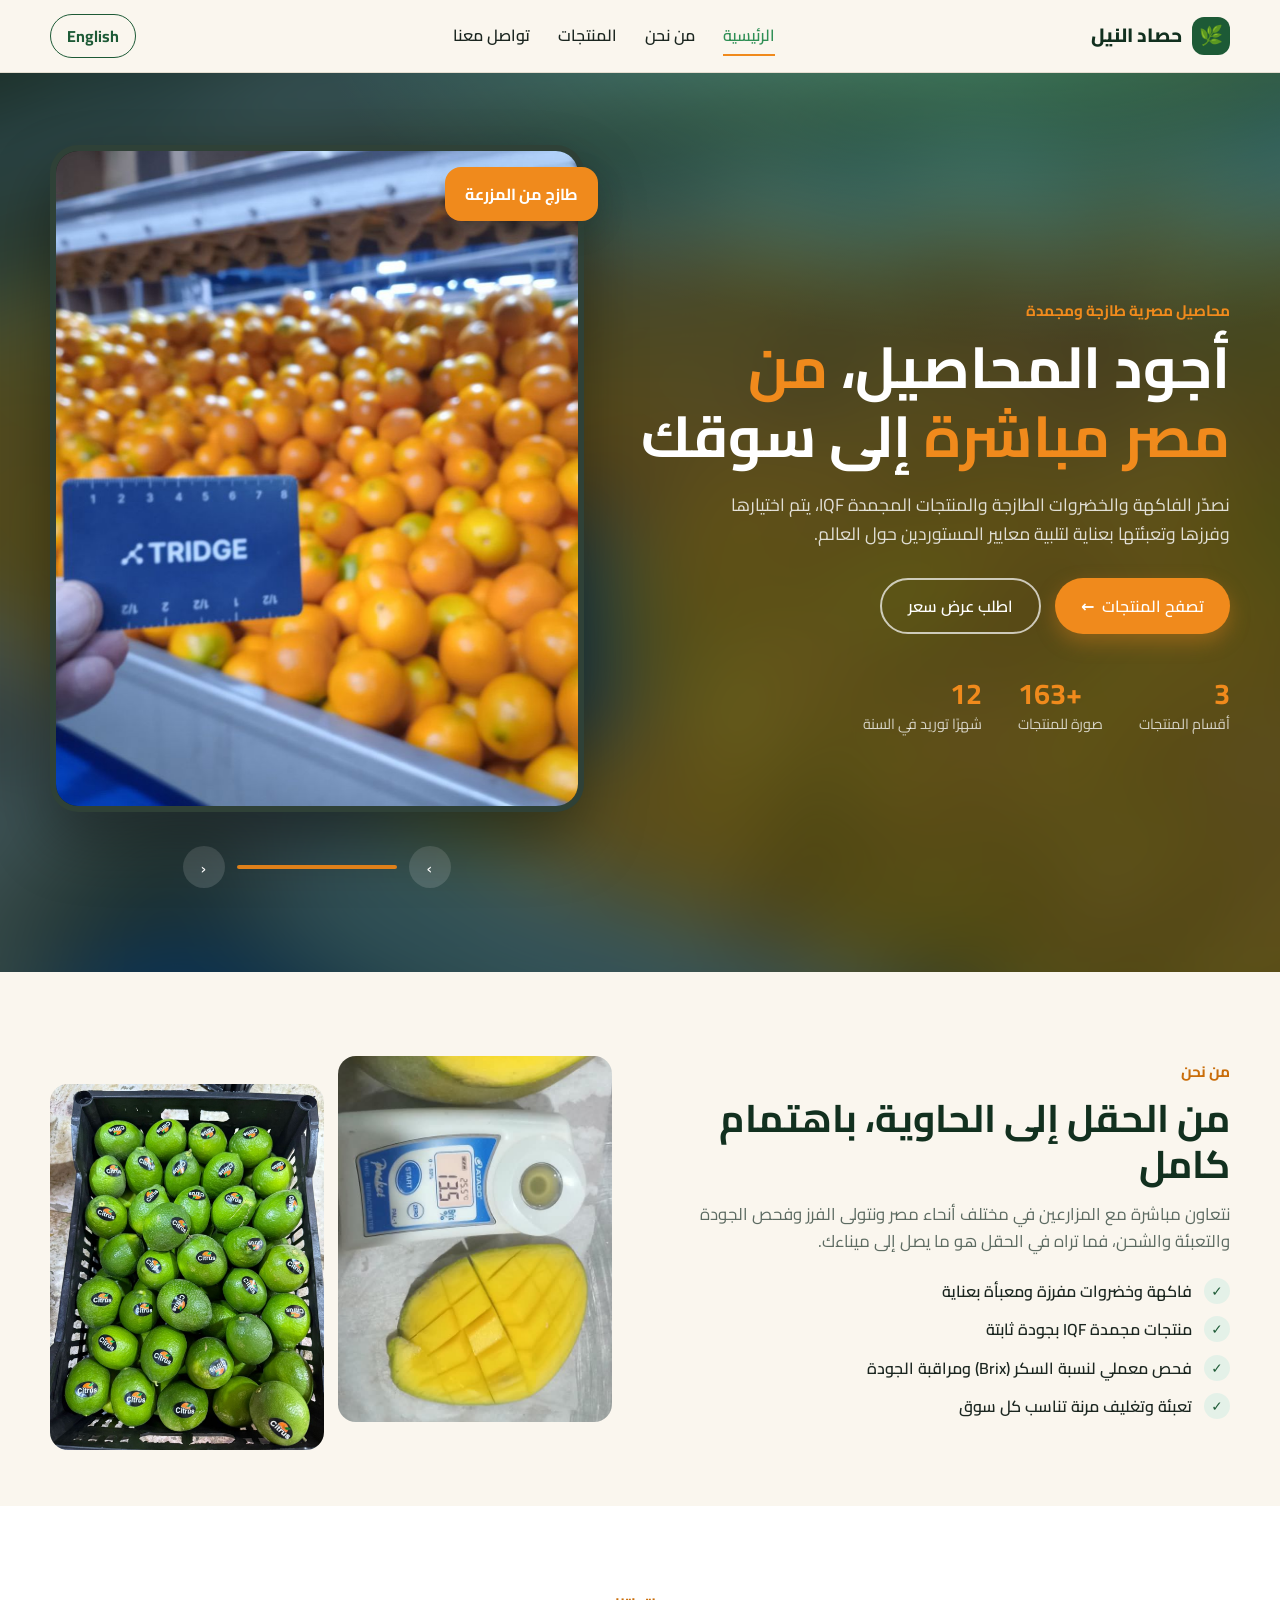
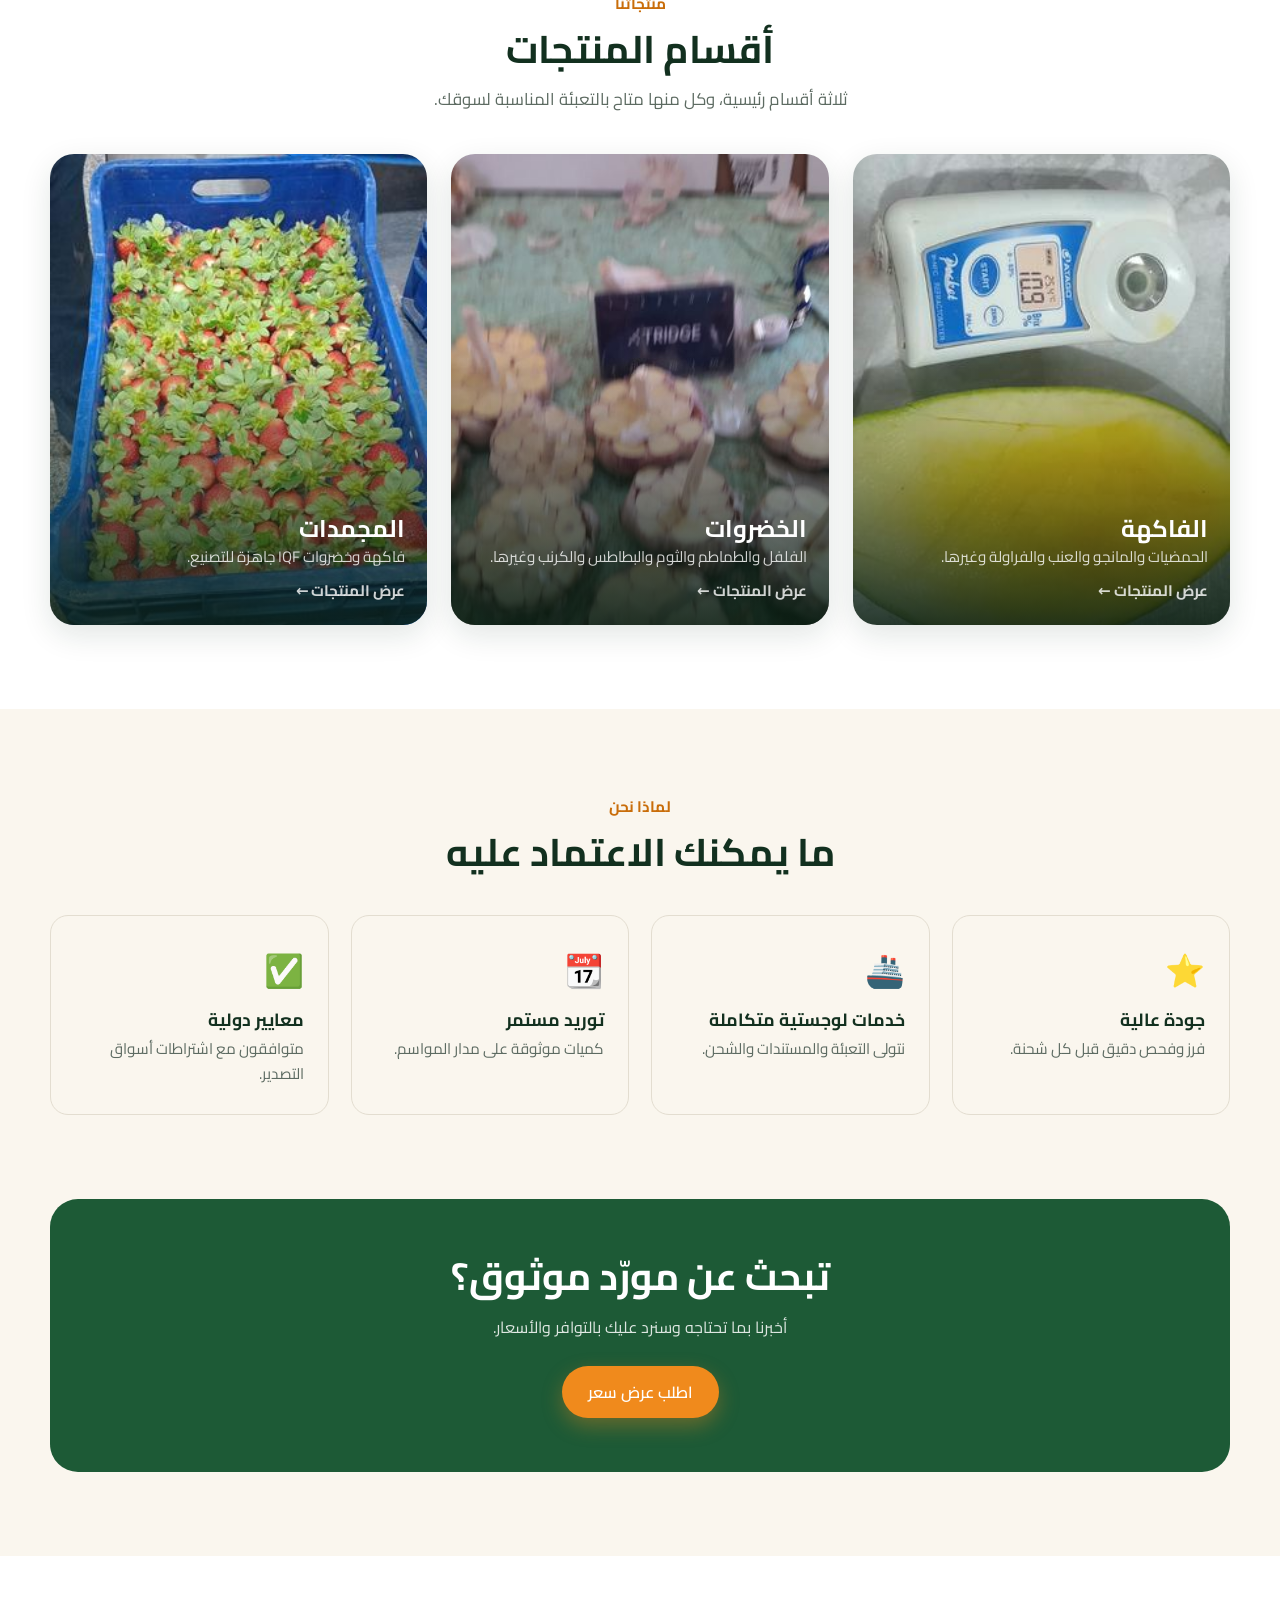
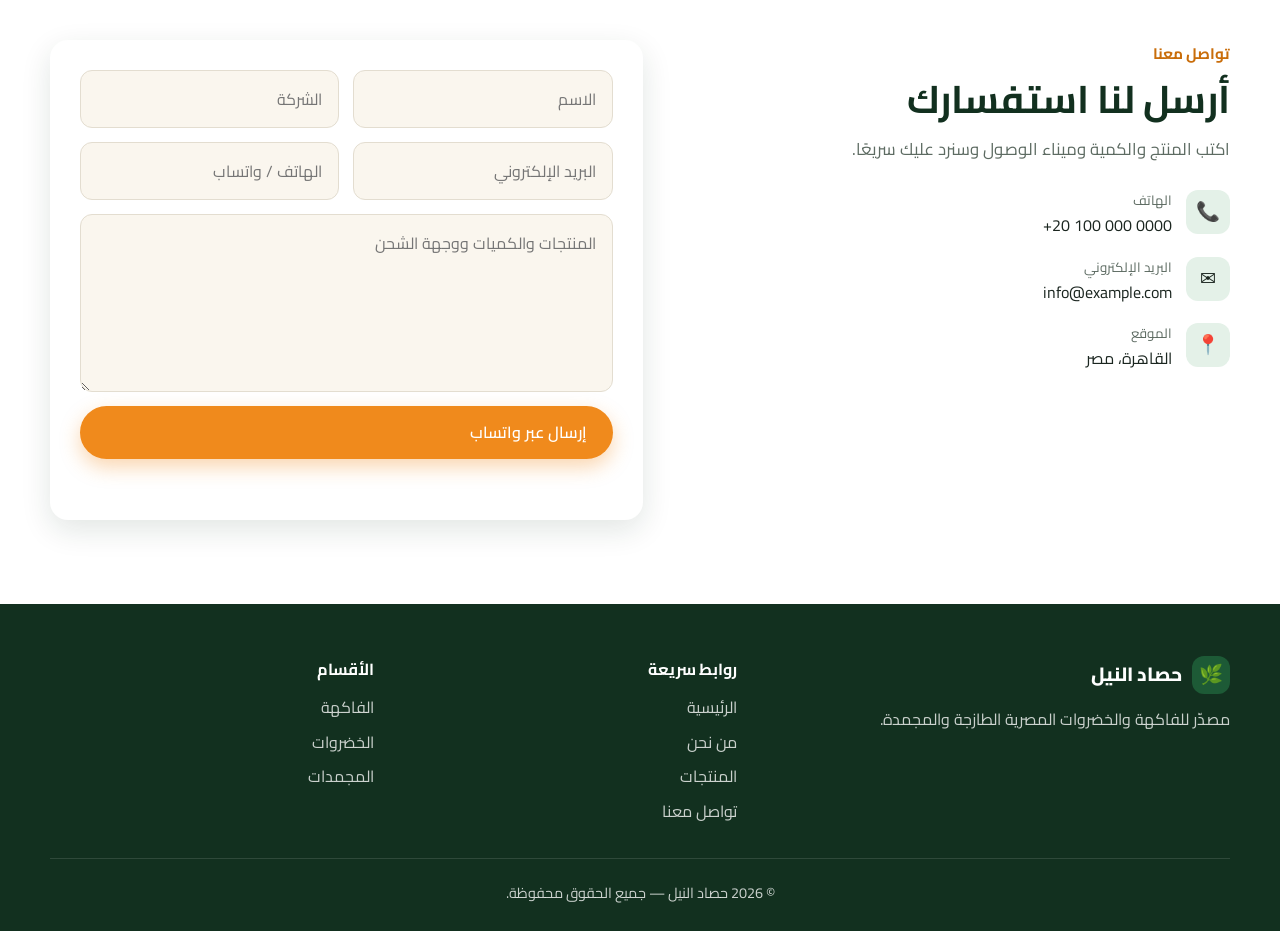
==== index.html @ b9287dac "init" ====
<!doctype html>
<html lang="ar" dir="rtl">
<head>
  <meta charset="utf-8">
  <meta name="viewport" content="width=device-width, initial-scale=1">
  <title>حصاد النيل</title>
  <meta name="description" content="Egyptian fresh and frozen fruits and vegetables exporter — مصدّر فاكهة وخضروات مصرية طازجة ومجمدة">
  <link rel="preconnect" href="https://fonts.googleapis.com">
  <link rel="preconnect" href="https://fonts.gstatic.com" crossorigin>
  <link href="https://fonts.googleapis.com/css2?family=Cairo:wght@400;600;700;800&family=Poppins:wght@400;500;600;700&display=swap" rel="stylesheet">
  <link rel="stylesheet" href="css/style.css">
</head>
<body data-title="nav.home">

<header class="site-header">
  <div class="container nav">
    <a href="index.html" class="brand"><span class="brand-mark">🌿</span><span data-i18n="brand"></span></a>
    <nav class="nav-links">
      <a href="index.html" class="active" data-i18n="nav.home"></a>
      <a href="index.html#about" data-i18n="nav.about"></a>
      <a href="products.html" data-i18n="nav.products"></a>
      <a href="index.html#contact" data-i18n="nav.contact"></a>
    </nav>
    <div class="nav-actions">
      <button class="lang-btn" data-i18n="lang.switch"></button>
      <button class="menu-btn" aria-label="Menu">☰</button>
    </div>
  </div>
</header>

<section class="hero">
  <div class="hero-bg"></div>
  <div class="container hero-inner">
    <div>
      <span class="eyebrow" style="color:var(--orange)" data-i18n="hero.eyebrow"></span>
      <h1 data-i18n-html="hero.title"></h1>
      <p data-i18n="hero.text"></p>
      <div class="hero-cta">
        <a class="btn btn-primary" href="products.html"><span data-i18n="hero.cta1"></span> <span class="flip">→</span></a>
        <a class="btn btn-ghost" href="#contact" data-i18n="hero.cta2"></a>
      </div>
      <div class="hero-stats">
        <div><b>3</b><span data-i18n="stat.1"></span></div>
        <div><b id="stat-photos" dir="ltr">160+</b><span data-i18n="stat.2"></span></div>
        <div><b>12</b><span data-i18n="stat.3"></span></div>
      </div>
    </div>
    <div class="slider">
      <div class="slider-frame"></div>
      <div class="slider-badge" data-i18n="slider.badge"></div>
      <div class="slider-controls">
        <button class="slider-prev" aria-label="Previous"><span class="flip">‹</span></button>
        <div class="slider-progress"><i></i></div>
        <button class="slider-next" aria-label="Next"><span class="flip">›</span></button>
      </div>
    </div>
  </div>
</section>

<section class="section" id="about">
  <div class="container about-grid">
    <div>
      <span class="eyebrow" data-i18n="about.eyebrow"></span>
      <h2 data-i18n="about.title"></h2>
      <p class="lead" data-i18n="about.text"></p>
      <ul class="checks">
        <li data-i18n="about.l1"></li>
        <li data-i18n="about.l2"></li>
        <li data-i18n="about.l3"></li>
        <li data-i18n="about.l4"></li>
      </ul>
    </div>
    <div class="about-photos"><img alt="" loading="lazy"><img alt="" loading="lazy"></div>
  </div>
</section>

<section class="section bg-white">
  <div class="container">
    <div class="section-head center">
      <span class="eyebrow" data-i18n="cat.eyebrow"></span>
      <h2 data-i18n="cat.title"></h2>
      <p class="lead" data-i18n="cat.text"></p>
    </div>
    <div class="cat-grid"></div>
  </div>
</section>

<section class="section">
  <div class="container">
    <div class="section-head center">
      <span class="eyebrow" data-i18n="why.eyebrow"></span>
      <h2 data-i18n="why.title"></h2>
    </div>
    <div class="features">
      <div class="feature"><div class="ico">⭐</div><h3 data-i18n="why.1"></h3><p data-i18n="why.1d"></p></div>
      <div class="feature"><div class="ico">🚢</div><h3 data-i18n="why.2"></h3><p data-i18n="why.2d"></p></div>
      <div class="feature"><div class="ico">📆</div><h3 data-i18n="why.3"></h3><p data-i18n="why.3d"></p></div>
      <div class="feature"><div class="ico">✅</div><h3 data-i18n="why.4"></h3><p data-i18n="why.4d"></p></div>
    </div>
  </div>
</section>

<section class="section" style="padding-top:0">
  <div class="container">
    <div class="cta-band">
      <h2 data-i18n="cta.title"></h2>
      <p data-i18n="cta.text"></p>
      <a class="btn btn-primary" href="#contact" data-i18n="hero.cta2"></a>
    </div>
  </div>
</section>

<section class="section bg-white" id="contact">
  <div class="container contact-grid">
    <div>
      <span class="eyebrow" data-i18n="contact.eyebrow"></span>
      <h2 data-i18n="contact.title"></h2>
      <p class="lead" data-i18n="contact.text"></p>
      <ul class="contact-list">
        <li><span class="ci">📞</span><div><small data-i18n="contact.phone"></small><a data-phone dir="ltr"></a></div></li>
        <li><span class="ci">✉️</span><div><small data-i18n="contact.email"></small><a data-email></a></div></li>
        <li><span class="ci">📍</span><div><small data-i18n="contact.location"></small><span data-i18n="contact.loc.v"></span></div></li>
      </ul>
    </div>
    <form class="form" id="contact-form">
      <div class="row">
        <input name="name" required data-i18n-ph="form.name">
        <input name="company" data-i18n-ph="form.company">
      </div>
      <div class="row">
        <input name="email" type="email" data-i18n-ph="form.email">
        <input name="phone" data-i18n-ph="form.phone">
      </div>
      <textarea name="msg" rows="5" required data-i18n-ph="form.msg"></textarea>
      <button class="btn btn-primary" type="submit" data-i18n="form.send"></button>
      <div class="form-note"></div>
    </form>
  </div>
</section>

<footer class="site-footer">
  <div class="container">
    <div class="footer-grid">
      <div>
        <div class="brand"><span class="brand-mark">🌿</span><span data-i18n="brand"></span></div>
        <p data-i18n="footer.about"></p>
      </div>
      <div>
        <h4 data-i18n="footer.links"></h4>
        <ul>
          <li><a href="index.html" data-i18n="nav.home"></a></li>
          <li><a href="index.html#about" data-i18n="nav.about"></a></li>
          <li><a href="products.html" data-i18n="nav.products"></a></li>
          <li><a href="index.html#contact" data-i18n="nav.contact"></a></li>
        </ul>
      </div>
      <div>
        <h4 data-i18n="footer.cats"></h4>
        <ul>
          <li><a href="products.html#fruits" data-i18n="cat.fruits"></a></li>
          <li><a href="products.html#vegetables" data-i18n="cat.vegetables"></a></li>
          <li><a href="products.html#frozen" data-i18n="cat.frozen"></a></li>
        </ul>
      </div>
    </div>
    <p class="copy">© <span data-year></span> <span data-i18n="brand"></span> — <span data-i18n="footer.rights"></span></p>
  </div>
</footer>

<script src="js/data.js"></script>
<script src="js/main.js"></script>
</body>
</html>
---- css/style.css ----
:root {
  --green-900: #12301f;
  --green-700: #1d5a36;
  --green-500: #2f8f55;
  --green-100: #e4f1e8;
  --orange: #f08a1c;
  --orange-dark: #c96d0a;
  --cream: #faf6ee;
  --ink: #1b2620;
  --muted: #5d6b62;
  --line: #e3ddd0;
  --white: #fff;
  --radius: 18px;
  --shadow: 0 10px 30px rgba(18, 48, 31, .12);
  --font-ar: 'Cairo', system-ui, sans-serif;
  --font-en: 'Poppins', 'Cairo', system-ui, sans-serif;
}

* { box-sizing: border-box; margin: 0; padding: 0; }
html { scroll-behavior: smooth; }
body {
  font-family: var(--font-en);
  background: var(--cream);
  color: var(--ink);
  line-height: 1.65;
  -webkit-font-smoothing: antialiased;
}
html[lang="ar"] body, html[lang="ar"] button, html[lang="ar"] input, html[lang="ar"] textarea { font-family: var(--font-ar); }
img { display: block; max-width: 100%; }
a { color: inherit; text-decoration: none; }
button { font: inherit; cursor: pointer; border: 0; background: none; color: inherit; }
.container { width: min(1180px, 100% - 32px); margin-inline: auto; }
.section { padding: 84px 0; }
.eyebrow {
  display: inline-block; color: var(--orange-dark); font-weight: 700; font-size: .85rem;
  letter-spacing: .08em; text-transform: uppercase; margin-bottom: 10px;
}
html[lang="ar"] .eyebrow { letter-spacing: 0; font-size: .95rem; }
h1, h2, h3 { line-height: 1.2; color: var(--green-900); }
h2 { font-size: clamp(1.7rem, 3.2vw, 2.4rem); margin-bottom: 14px; }
.lead { color: var(--muted); font-size: 1.05rem; max-width: 60ch; }
.section-head { margin-bottom: 40px; }
.section-head.center { text-align: center; }
.section-head.center .lead { margin-inline: auto; }

.btn {
  display: inline-flex; align-items: center; gap: 8px; padding: 13px 26px; border-radius: 999px;
  font-weight: 600; transition: transform .2s, background .2s, box-shadow .2s;
}
.btn:hover { transform: translateY(-2px); }
.btn-primary { background: var(--orange); color: #fff; box-shadow: 0 8px 20px rgba(240, 138, 28, .35); }
.btn-primary:hover { background: var(--orange-dark); }
.btn-ghost { border: 2px solid rgba(255, 255, 255, .7); color: #fff; }
.btn-ghost:hover { background: rgba(255, 255, 255, .12); }
.btn-dark { background: var(--green-700); color: #fff; }
.btn-dark:hover { background: var(--green-900); }

/* Header */
.site-header {
  position: sticky; top: 0; z-index: 50; background: rgba(250, 246, 238, .92);
  backdrop-filter: blur(10px); border-bottom: 1px solid var(--line);
}
.nav { display: flex; align-items: center; justify-content: space-between; height: 72px; gap: 16px; }
.brand { display: flex; align-items: center; gap: 10px; font-weight: 800; font-size: 1.2rem; color: var(--green-900); }
.brand-mark {
  width: 38px; height: 38px; border-radius: 12px; background: var(--green-700); color: #fff;
  display: grid; place-items: center; font-size: 1.2rem;
}
.nav-links { display: flex; gap: 28px; font-weight: 600; }
.nav-links a { padding: 6px 0; border-bottom: 2px solid transparent; transition: color .2s, border-color .2s; }
.nav-links a:hover, .nav-links a.active { color: var(--green-500); border-color: var(--orange); }
.nav-actions { display: flex; align-items: center; gap: 10px; }
.lang-btn {
  padding: 8px 16px; border: 1.5px solid var(--green-700); border-radius: 999px; font-weight: 700;
  color: var(--green-700); transition: all .2s;
}
.lang-btn:hover { background: var(--green-700); color: #fff; }
.menu-btn { display: none; width: 42px; height: 42px; border-radius: 12px; border: 1.5px solid var(--line); font-size: 1.3rem; }

/* Hero */
.hero {
  position: relative; overflow: hidden; color: #fff;
  background: radial-gradient(1200px 600px at 80% -10%, #2f8f55 0%, transparent 60%), var(--green-900);
}
.hero-bg {
  position: absolute; inset: 0; background-size: cover; background-position: center;
  filter: blur(40px) saturate(1.2); opacity: .35; transform: scale(1.2); transition: background-image .8s;
}
.hero-inner {
  position: relative; display: grid; grid-template-columns: 1.05fr .95fr; gap: 56px;
  align-items: center; padding: 72px 0 84px;
}
.hero h1 { color: #fff; font-size: clamp(2.2rem, 5vw, 3.6rem); margin-bottom: 18px; }
.hero h1 em { font-style: normal; color: var(--orange); }
.hero p { color: rgba(255, 255, 255, .82); font-size: 1.1rem; max-width: 52ch; margin-bottom: 30px; }
.hero-cta { display: flex; flex-wrap: wrap; gap: 14px; }
.hero-stats { display: flex; gap: 36px; margin-top: 44px; }
.hero-stats b { display: block; font-size: 1.8rem; color: var(--orange); line-height: 1.1; }
.hero-stats span { font-size: .9rem; color: rgba(255, 255, 255, .75); }

.slider { position: relative; }
.slider-frame {
  position: relative; aspect-ratio: 4 / 5; border-radius: 28px; overflow: hidden;
  box-shadow: 0 30px 60px rgba(0, 0, 0, .35); border: 6px solid rgba(255, 255, 255, .14); background: #0d2216;
}
.slide { position: absolute; inset: 0; opacity: 0; transition: opacity 1s ease; }
.slide.on { opacity: 1; }
.slide img { width: 100%; height: 100%; object-fit: cover; }
.slide.on img { animation: zoom 7s ease-out forwards; }
@keyframes zoom { from { transform: scale(1); } to { transform: scale(1.07); } }
.slider-badge {
  position: absolute; top: 22px; inset-inline-start: -14px; background: var(--orange); color: #fff;
  padding: 14px 20px; border-radius: 16px; font-weight: 700; box-shadow: var(--shadow); z-index: 2;
}
.slider-controls { display: flex; justify-content: center; gap: 12px; margin-top: 34px; }
.slider-controls button {
  width: 42px; height: 42px; border-radius: 50%; background: rgba(255, 255, 255, .14); font-size: 1.1rem;
  transition: background .2s;
}
.slider-controls button:hover { background: var(--orange); }
.slider-progress { flex: 1; align-self: center; height: 4px; background: rgba(255, 255, 255, .18); border-radius: 4px; overflow: hidden; max-width: 160px; }
.slider-progress i { display: block; height: 100%; width: 0; background: var(--orange); }
.slider-progress i.run { animation: bar var(--dur, 4500ms) linear forwards; }
@keyframes bar { to { width: 100%; } }

/* About */
.about-grid { display: grid; grid-template-columns: 1fr 1fr; gap: 56px; align-items: center; }
.about-photos { display: grid; grid-template-columns: 1fr 1fr; gap: 14px; }
.about-photos img { width: 100%; height: 100%; object-fit: cover; border-radius: var(--radius); aspect-ratio: 3 / 4; }
.about-photos img:nth-child(2) { transform: translateY(28px); }
.checks { list-style: none; margin-top: 22px; display: grid; gap: 12px; }
.checks li { display: flex; gap: 12px; align-items: flex-start; font-weight: 600; }
.checks li::before {
  content: '✓'; flex: none; width: 26px; height: 26px; border-radius: 50%; background: var(--green-100);
  color: var(--green-700); display: grid; place-items: center; font-size: .85rem;
}

/* Categories */
.cat-grid { display: grid; grid-template-columns: repeat(3, 1fr); gap: 24px; }
.cat-card {
  position: relative; border-radius: 24px; overflow: hidden; aspect-ratio: 4 / 5; color: #fff;
  box-shadow: var(--shadow); display: block;
}
.cat-card img { width: 100%; height: 100%; object-fit: cover; transition: transform .6s; }
.cat-card:hover img { transform: scale(1.08); }
.cat-card::after { content: ''; position: absolute; inset: 0; background: linear-gradient(to top, rgba(10, 30, 18, .88), transparent 60%); }
.cat-info { position: absolute; z-index: 1; inset-inline: 22px; bottom: 22px; }
.cat-info h3 { color: #fff; font-size: 1.5rem; }
.cat-info span { color: rgba(255, 255, 255, .8); font-size: .95rem; }
.cat-info .arrow { display: inline-block; margin-top: 8px; color: var(--orange); font-weight: 700; }

/* Features */
.bg-white { background: var(--white); }
.features { display: grid; grid-template-columns: repeat(4, 1fr); gap: 22px; }
.feature { padding: 28px 24px; border: 1px solid var(--line); border-radius: var(--radius); background: var(--cream); transition: transform .25s, box-shadow .25s; }
.feature:hover { transform: translateY(-5px); box-shadow: var(--shadow); }
.feature .ico { font-size: 2rem; margin-bottom: 12px; }
.feature h3 { font-size: 1.1rem; margin-bottom: 6px; }
.feature p { color: var(--muted); font-size: .95rem; }

/* CTA band */
.cta-band { background: var(--green-700); color: #fff; border-radius: 28px; padding: 54px 40px; text-align: center; }
.cta-band h2 { color: #fff; }
.cta-band p { color: rgba(255, 255, 255, .85); margin-bottom: 26px; }

/* Contact */
.contact-grid { display: grid; grid-template-columns: 1fr 1.1fr; gap: 48px; }
.contact-list { list-style: none; display: grid; gap: 18px; margin-top: 26px; }
.contact-list li { display: flex; gap: 14px; align-items: flex-start; }
.contact-list .ci { width: 44px; height: 44px; flex: none; border-radius: 12px; background: var(--green-100); display: grid; place-items: center; font-size: 1.2rem; }
.contact-list small { display: block; color: var(--muted); }
.form { background: var(--white); padding: 30px; border-radius: var(--radius); box-shadow: var(--shadow); display: grid; gap: 14px; }
.form input, .form textarea {
  width: 100%; padding: 13px 16px; border: 1.5px solid var(--line); border-radius: 12px; background: var(--cream); font-size: 1rem;
}
.form input:focus, .form textarea:focus { outline: 0; border-color: var(--green-500); }
.form .row { display: grid; grid-template-columns: 1fr 1fr; gap: 14px; }
.form-note { font-size: .9rem; color: var(--green-700); font-weight: 600; min-height: 1.2em; }

/* Footer */
.site-footer { background: var(--green-900); color: rgba(255, 255, 255, .78); padding: 52px 0 26px; }
.footer-grid { display: grid; grid-template-columns: 1.4fr 1fr 1fr; gap: 40px; padding-bottom: 34px; border-bottom: 1px solid rgba(255, 255, 255, .12); }
.site-footer .brand { color: #fff; margin-bottom: 12px; }
.site-footer h4 { color: #fff; margin-bottom: 12px; }
.site-footer ul { list-style: none; display: grid; gap: 8px; }
.site-footer a:hover { color: var(--orange); }
.copy { text-align: center; padding-top: 22px; font-size: .9rem; }

/* Products page */
.page-hero { background: var(--green-900); color: #fff; padding: 56px 0 48px; }
.page-hero h1 { color: #fff; font-size: clamp(2rem, 4vw, 2.8rem); }
.page-hero p { color: rgba(255, 255, 255, .8); margin-top: 8px; }
.filters { position: sticky; top: 72px; z-index: 20; background: var(--cream); border-bottom: 1px solid var(--line); }
.filters-inner { display: flex; gap: 10px; flex-wrap: wrap; padding: 16px 0; }
.chip {
  padding: 10px 20px; border-radius: 999px; border: 1.5px solid var(--line); background: var(--white);
  font-weight: 700; transition: all .2s; display: inline-flex; gap: 8px; align-items: center;
}
.chip small { background: var(--green-100); color: var(--green-700); border-radius: 999px; padding: 0 8px; font-weight: 700; }
.chip:hover { border-color: var(--green-500); }
.chip.active { background: var(--green-700); border-color: var(--green-700); color: #fff; }
.chip.active small { background: rgba(255, 255, 255, .2); color: #fff; }
.cat-section { padding: 44px 0 10px; scroll-margin-top: 140px; }
.cat-section-head { display: flex; align-items: baseline; gap: 14px; margin-bottom: 22px; }
.cat-section-head p { color: var(--muted); }
.p-grid { columns: 4 240px; column-gap: 16px; }
.p-item {
  break-inside: avoid; margin-bottom: 16px; border-radius: 16px; overflow: hidden; position: relative;
  cursor: zoom-in; background: #ddd; box-shadow: 0 4px 14px rgba(0, 0, 0, .08);
}
.p-item img { width: 100%; height: auto; transition: transform .5s; }
.p-item:hover img { transform: scale(1.05); }
.p-item::after {
  content: '⤢'; position: absolute; top: 10px; inset-inline-end: 10px; width: 34px; height: 34px; border-radius: 50%;
  background: rgba(255, 255, 255, .9); display: grid; place-items: center; opacity: 0; transition: opacity .2s;
}
.p-item:hover::after { opacity: 1; }
.more-wrap { text-align: center; padding: 20px 0 30px; }

.lightbox {
  position: fixed; inset: 0; z-index: 100; background: rgba(8, 20, 13, .94); display: none;
  align-items: center; justify-content: center; padding: 24px;
}
.lightbox.open { display: flex; }
.lightbox img { max-height: 88vh; max-width: min(92vw, 1100px); border-radius: 12px; object-fit: contain; }
.lb-btn {
  position: absolute; width: 48px; height: 48px; border-radius: 50%; background: rgba(255, 255, 255, .15);
  color: #fff; font-size: 1.4rem; display: grid; place-items: center; transition: background .2s;
}
.lb-btn:hover { background: var(--orange); }
.lb-close { top: 20px; inset-inline-end: 20px; }
.lb-prev { inset-inline-start: 20px; top: 50%; }
.lb-next { inset-inline-end: 20px; top: 50%; }
.lb-count { position: absolute; bottom: 18px; color: rgba(255, 255, 255, .8); font-size: .95rem; }

/* RTL tweaks */
html[dir="rtl"] .lb-prev, html[dir="rtl"] .lb-next, html[dir="rtl"] .arrow-flip { }
html[dir="rtl"] .flip { display: inline-block; transform: scaleX(-1); }

@media (max-width: 960px) {
  .hero-inner, .about-grid, .contact-grid { grid-template-columns: 1fr; gap: 40px; }
  .slider { max-width: 420px; margin-inline: auto; width: 100%; }
  .cat-grid { grid-template-columns: 1fr; }
  .cat-card { aspect-ratio: 16 / 10; }
  .features { grid-template-columns: repeat(2, 1fr); }
  .footer-grid { grid-template-columns: 1fr; }
}
@media (max-width: 760px) {
  .menu-btn { display: block; }
  .nav-links {
    display: none; position: absolute; top: 72px; inset-inline: 0; background: var(--cream); flex-direction: column;
    padding: 18px 24px; gap: 14px; border-bottom: 1px solid var(--line);
  }
  .nav-links.open { display: flex; }
  .section { padding: 56px 0; }
  .features { grid-template-columns: 1fr; }
  .form .row { grid-template-columns: 1fr; }
  .hero-stats { gap: 22px; }
  .filters { top: 72px; }
  .filters-inner { flex-wrap: nowrap; overflow-x: auto; }
  .chip { white-space: nowrap; }
}
@media (prefers-reduced-motion: reduce) {
  * { animation: none !important; transition: none !important; }
}
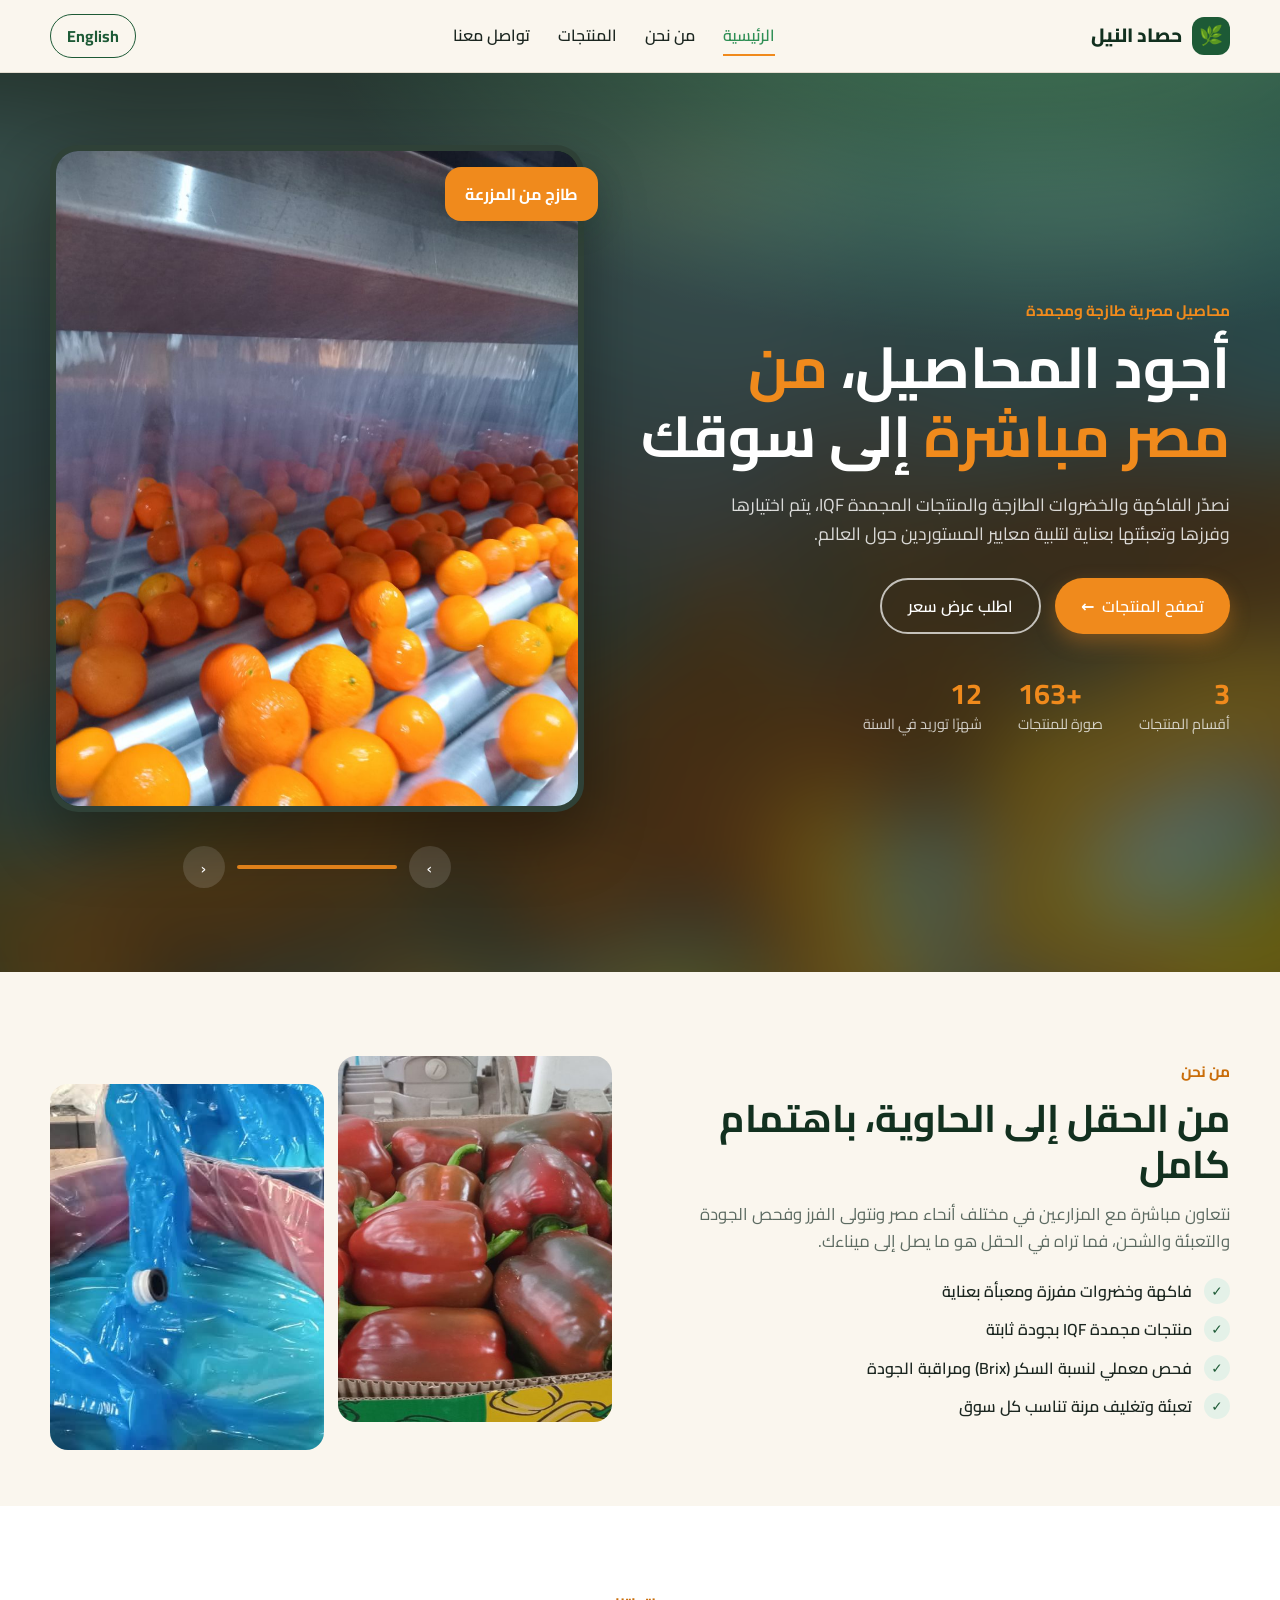
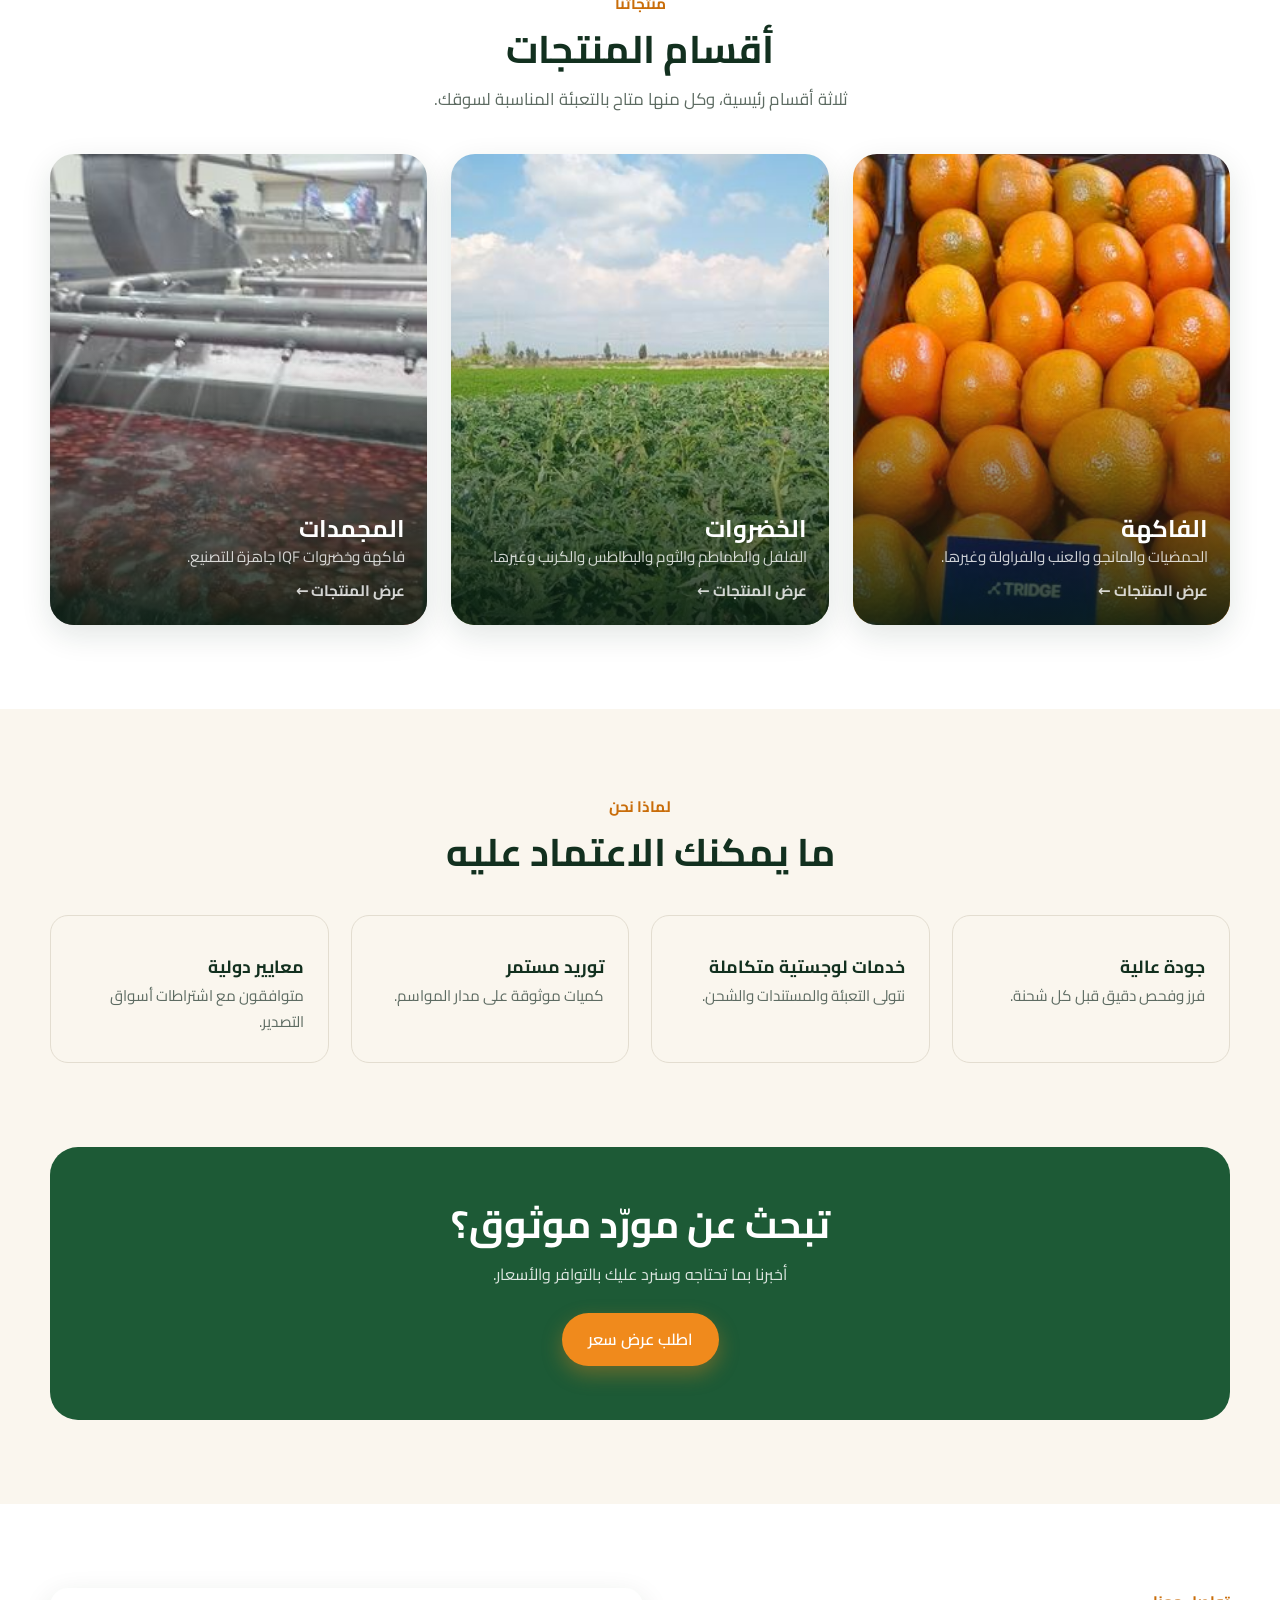
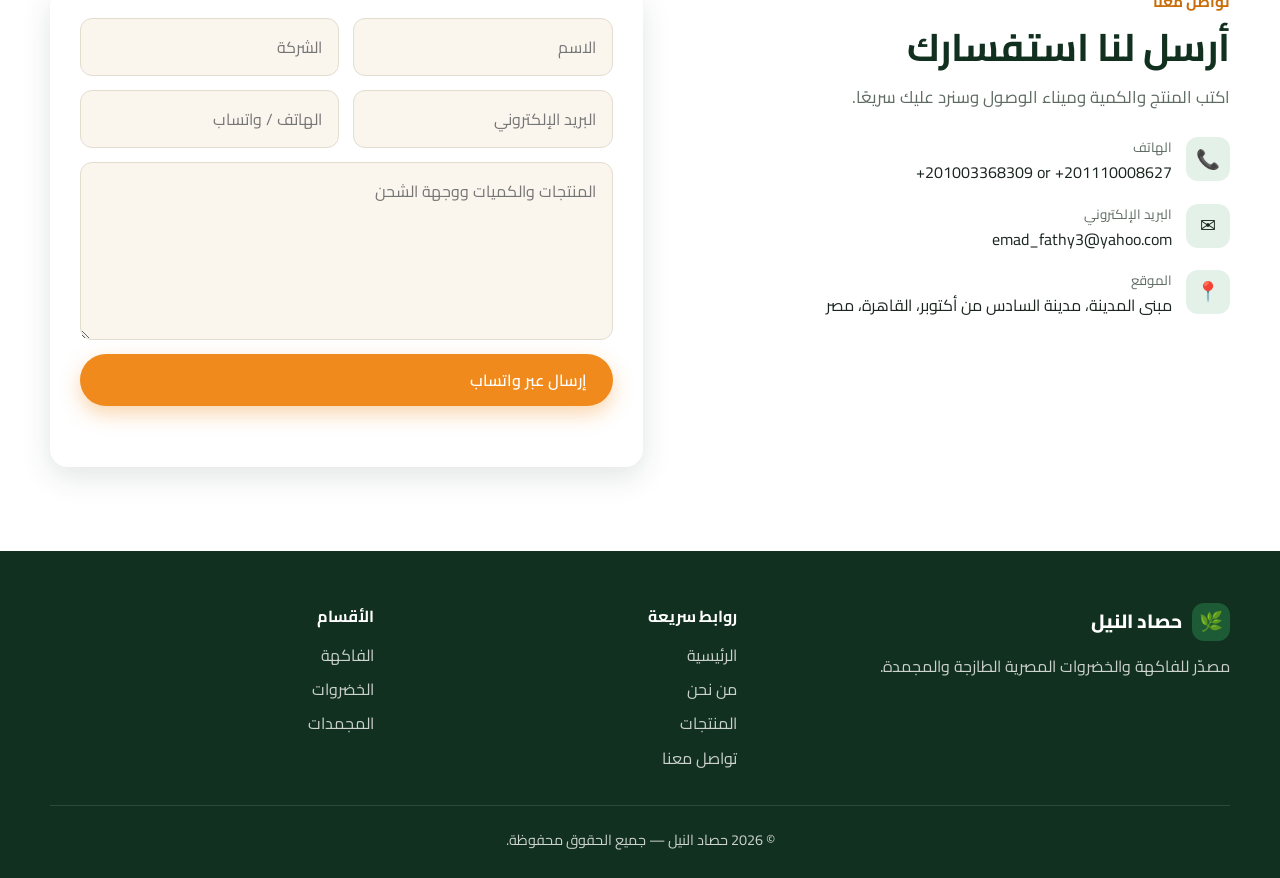
==== commit 9728573a: "-" ====
--- a/index.html
+++ b/index.html
@@ -92,10 +92,10 @@
       <h2 data-i18n="why.title"></h2>
     </div>
     <div class="features">
-      <div class="feature"><div class="ico">⭐</div><h3 data-i18n="why.1"></h3><p data-i18n="why.1d"></p></div>
-      <div class="feature"><div class="ico">🚢</div><h3 data-i18n="why.2"></h3><p data-i18n="why.2d"></p></div>
-      <div class="feature"><div class="ico">📆</div><h3 data-i18n="why.3"></h3><p data-i18n="why.3d"></p></div>
-      <div class="feature"><div class="ico">✅</div><h3 data-i18n="why.4"></h3><p data-i18n="why.4d"></p></div>
+      <div class="feature"><div class="ico"></div><h3 data-i18n="why.1"></h3><p data-i18n="why.1d"></p></div>
+      <div class="feature"><div class="ico"></div><h3 data-i18n="why.2"></h3><p data-i18n="why.2d"></p></div>
+      <div class="feature"><div class="ico"></div><h3 data-i18n="why.3"></h3><p data-i18n="why.3d"></p></div>
+      <div class="feature"><div class="ico"></div><h3 data-i18n="why.4"></h3><p data-i18n="why.4d"></p></div>
     </div>
   </div>
 </section>
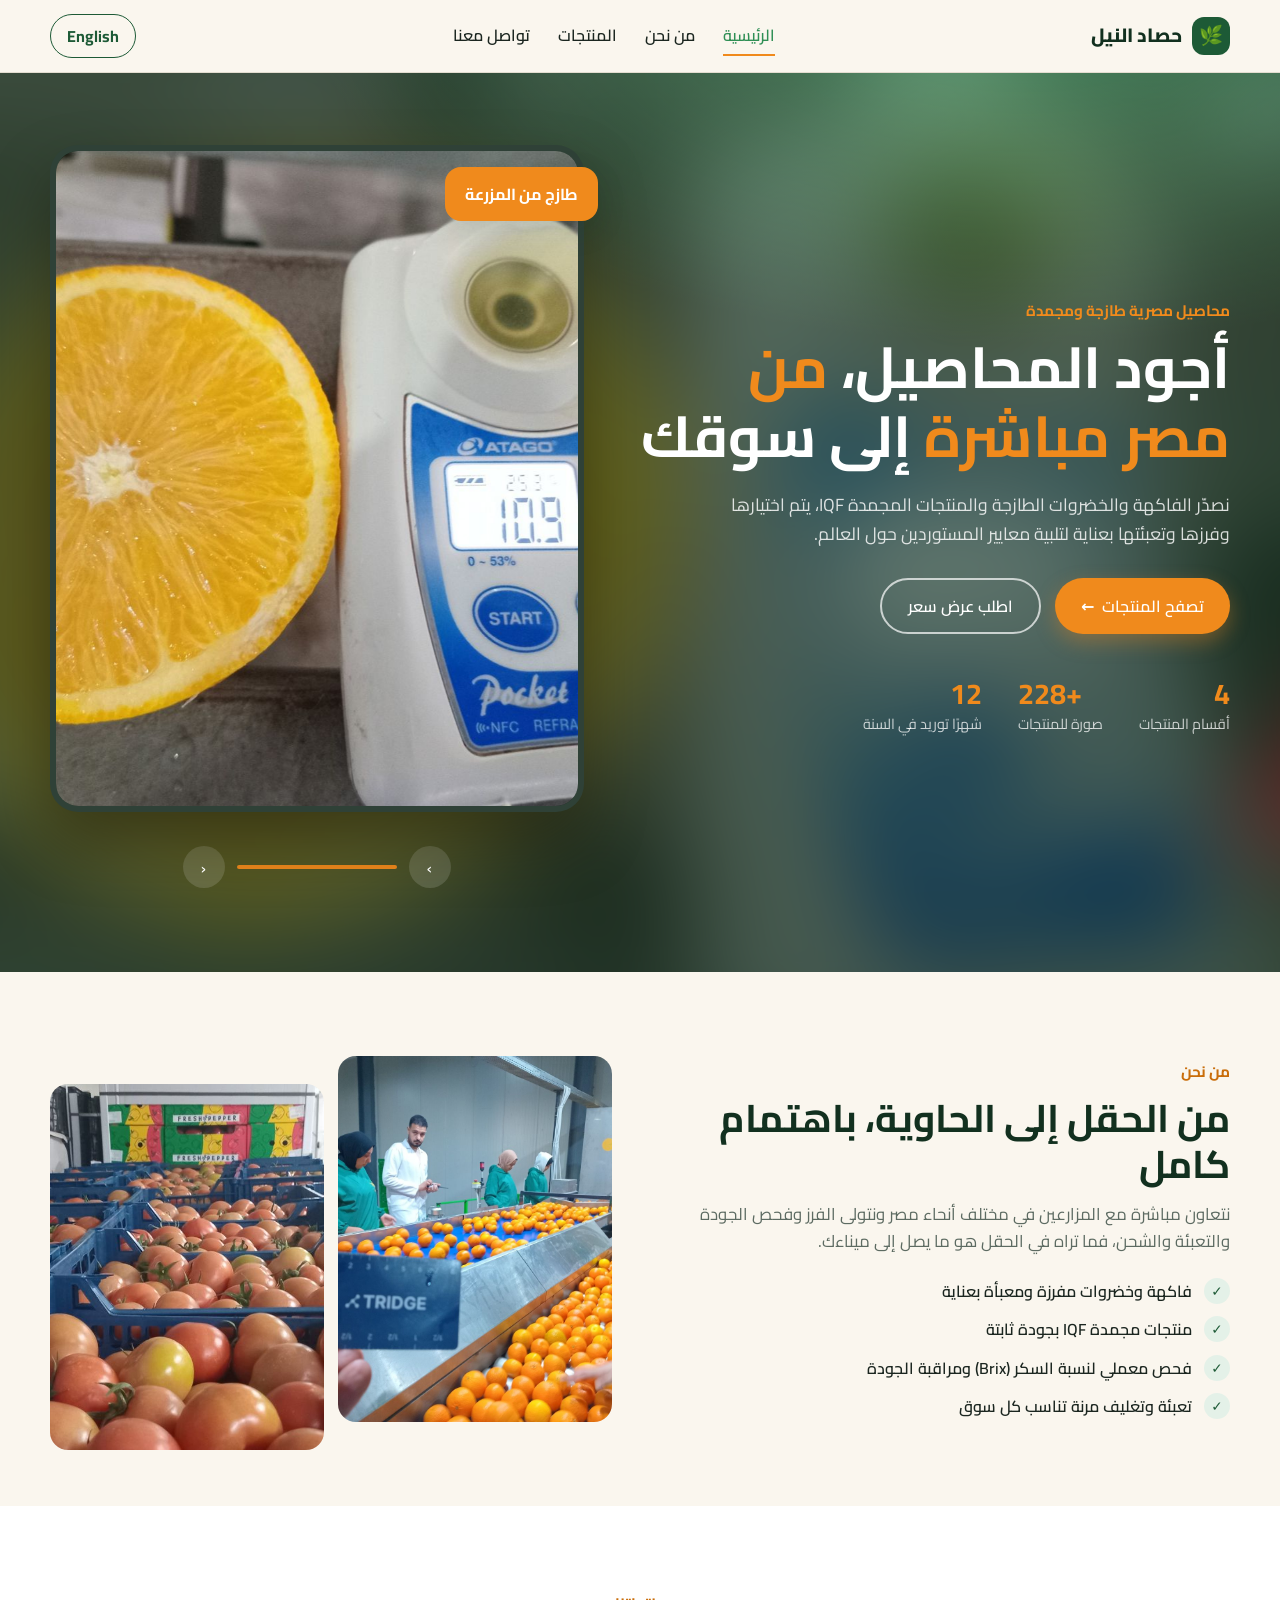
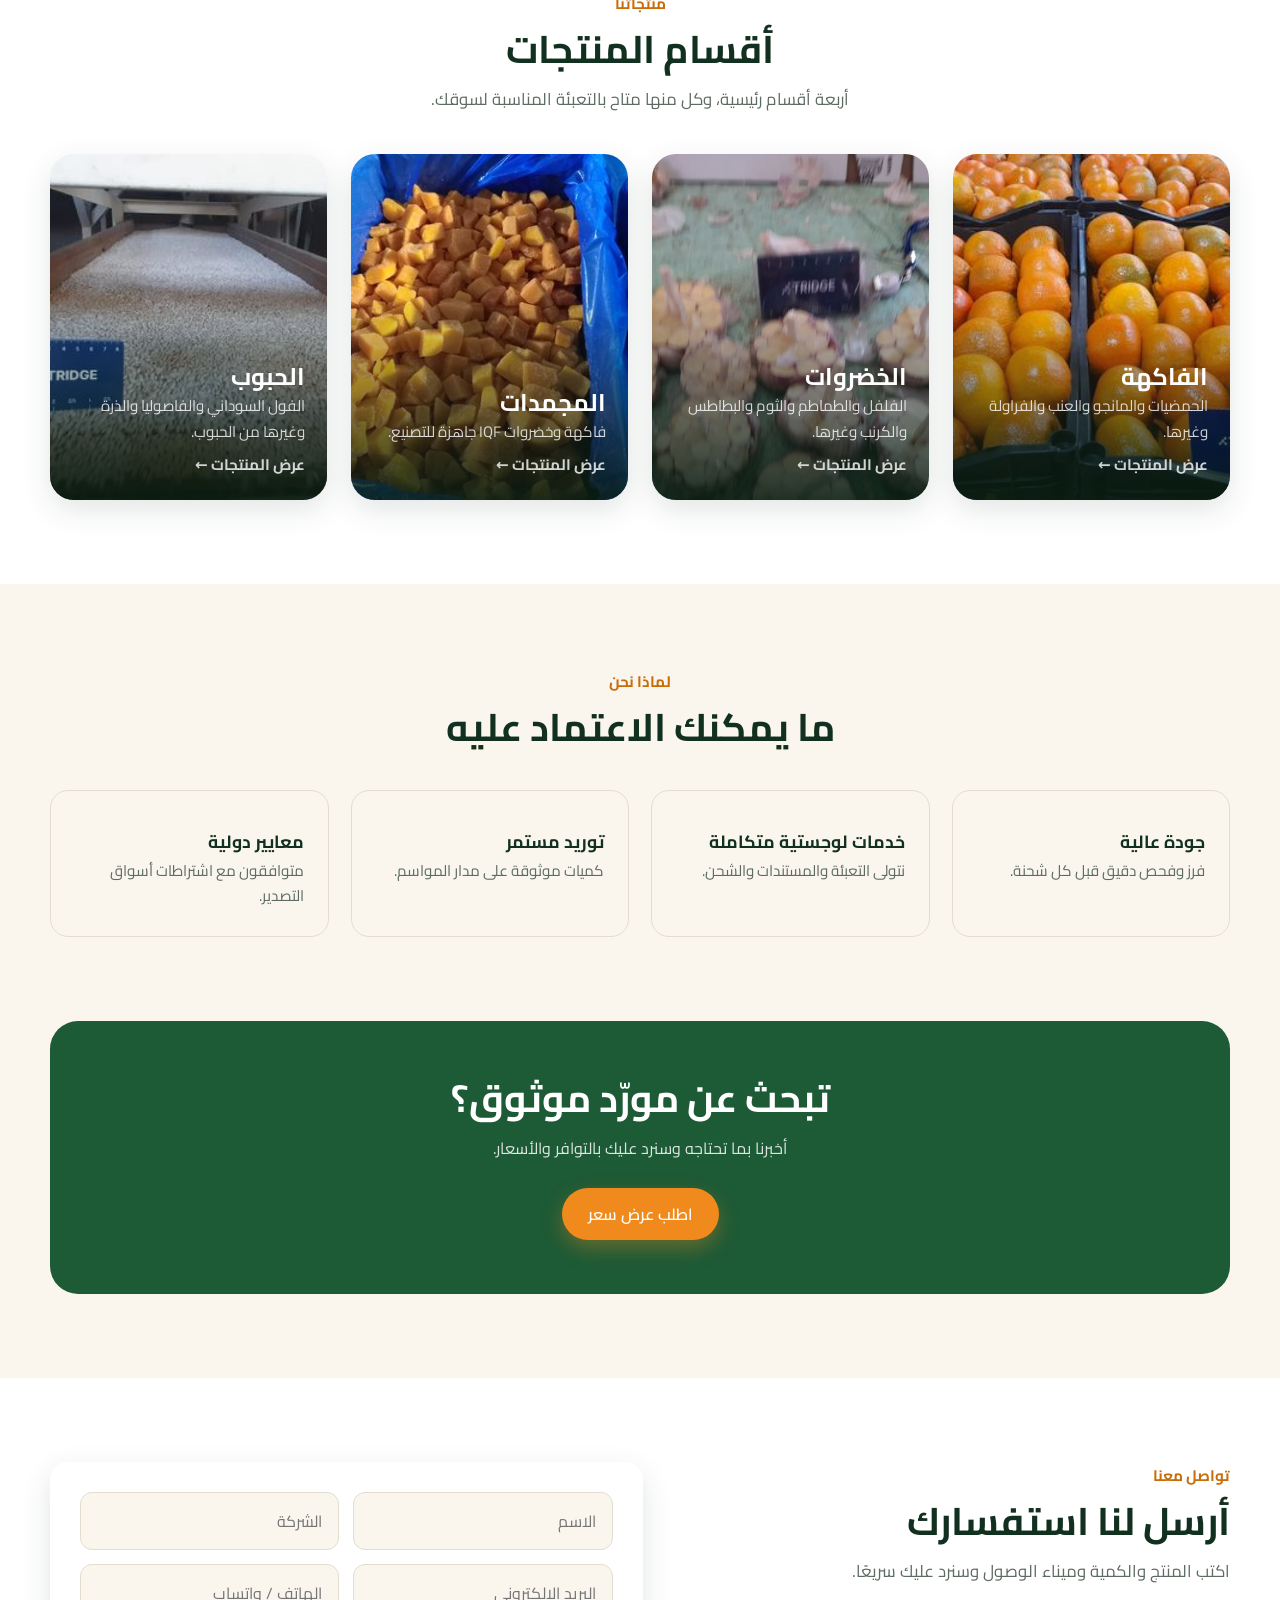
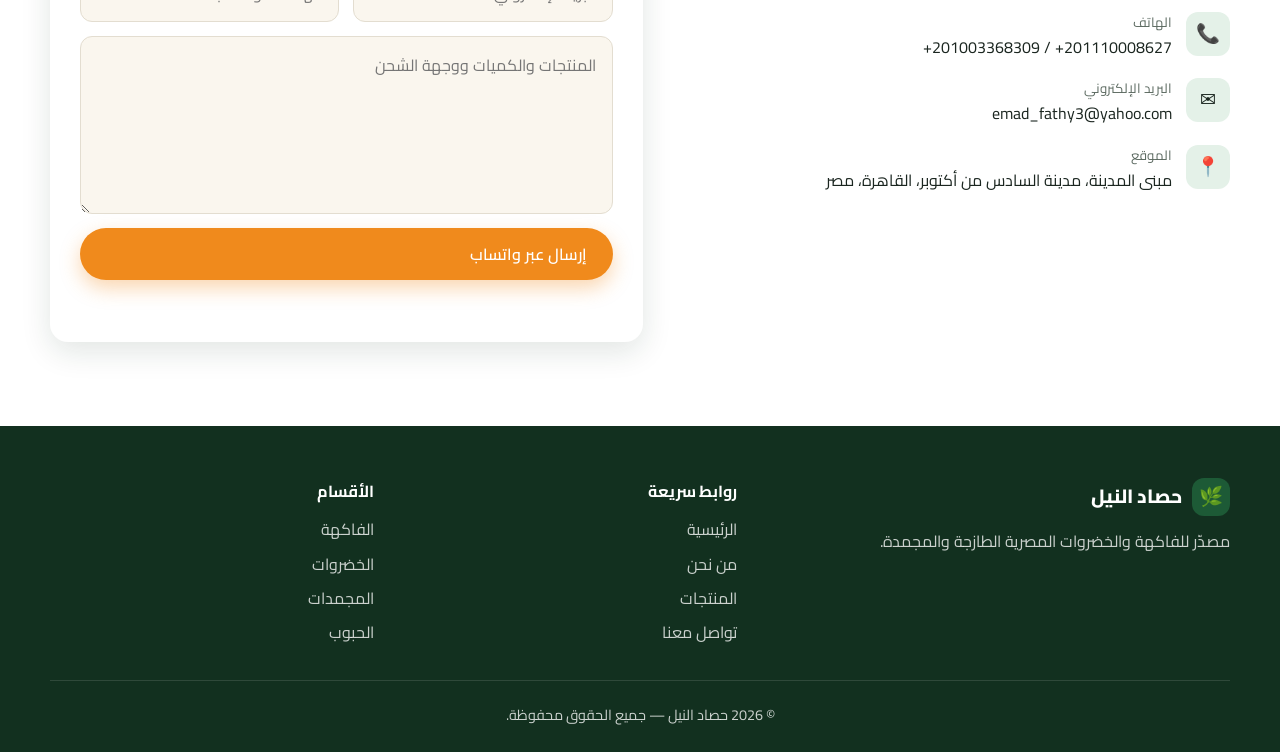
==== commit 4fd187d0: "-" ====
--- a/index.html
+++ b/index.html
@@ -40,7 +40,7 @@
         <a class="btn btn-ghost" href="#contact" data-i18n="hero.cta2"></a>
       </div>
       <div class="hero-stats">
-        <div><b>3</b><span data-i18n="stat.1"></span></div>
+        <div><b>4</b><span data-i18n="stat.1"></span></div>
         <div><b id="stat-photos" dir="ltr">160+</b><span data-i18n="stat.2"></span></div>
         <div><b>12</b><span data-i18n="stat.3"></span></div>
       </div>
@@ -117,7 +117,7 @@
       <h2 data-i18n="contact.title"></h2>
       <p class="lead" data-i18n="contact.text"></p>
       <ul class="contact-list">
-        <li><span class="ci">📞</span><div><small data-i18n="contact.phone"></small><a data-phone dir="ltr"></a></div></li>
+        <li><span class="ci">📞</span><div><small data-i18n="contact.phone"></small><span data-phone dir="ltr"></span></div></li>
         <li><span class="ci">✉️</span><div><small data-i18n="contact.email"></small><a data-email></a></div></li>
         <li><span class="ci">📍</span><div><small data-i18n="contact.location"></small><span data-i18n="contact.loc.v"></span></div></li>
       </ul>
@@ -160,6 +160,7 @@
           <li><a href="products.html#fruits" data-i18n="cat.fruits"></a></li>
           <li><a href="products.html#vegetables" data-i18n="cat.vegetables"></a></li>
           <li><a href="products.html#frozen" data-i18n="cat.frozen"></a></li>
+          <li><a href="products.html#grains" data-i18n="cat.grains"></a></li>
         </ul>
       </div>
     </div>
--- a/css/style.css
+++ b/css/style.css
@@ -136,7 +136,7 @@
 }
 
 /* Categories */
-.cat-grid { display: grid; grid-template-columns: repeat(3, 1fr); gap: 24px; }
+.cat-grid { display: grid; grid-template-columns: repeat(4, 1fr); gap: 24px; }
 .cat-card {
   position: relative; border-radius: 24px; overflow: hidden; aspect-ratio: 4 / 5; color: #fff;
   box-shadow: var(--shadow); display: block;
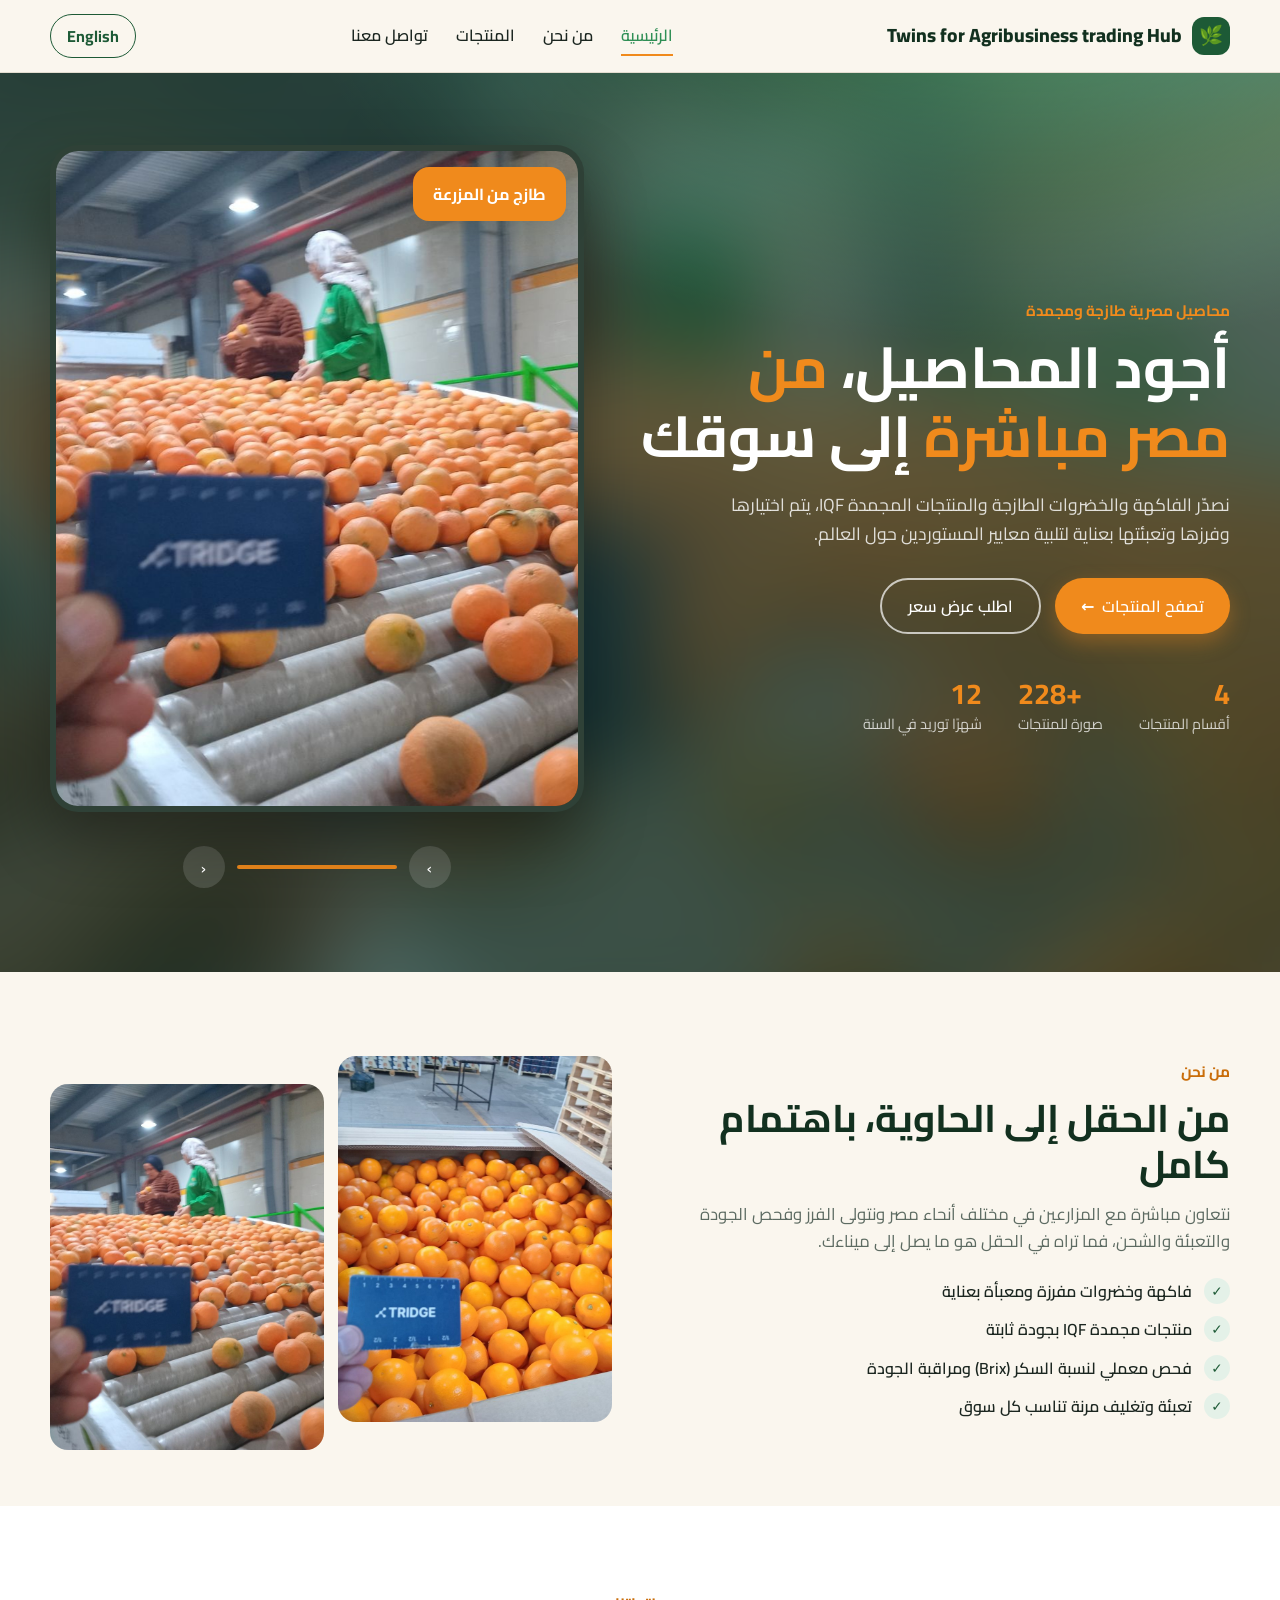
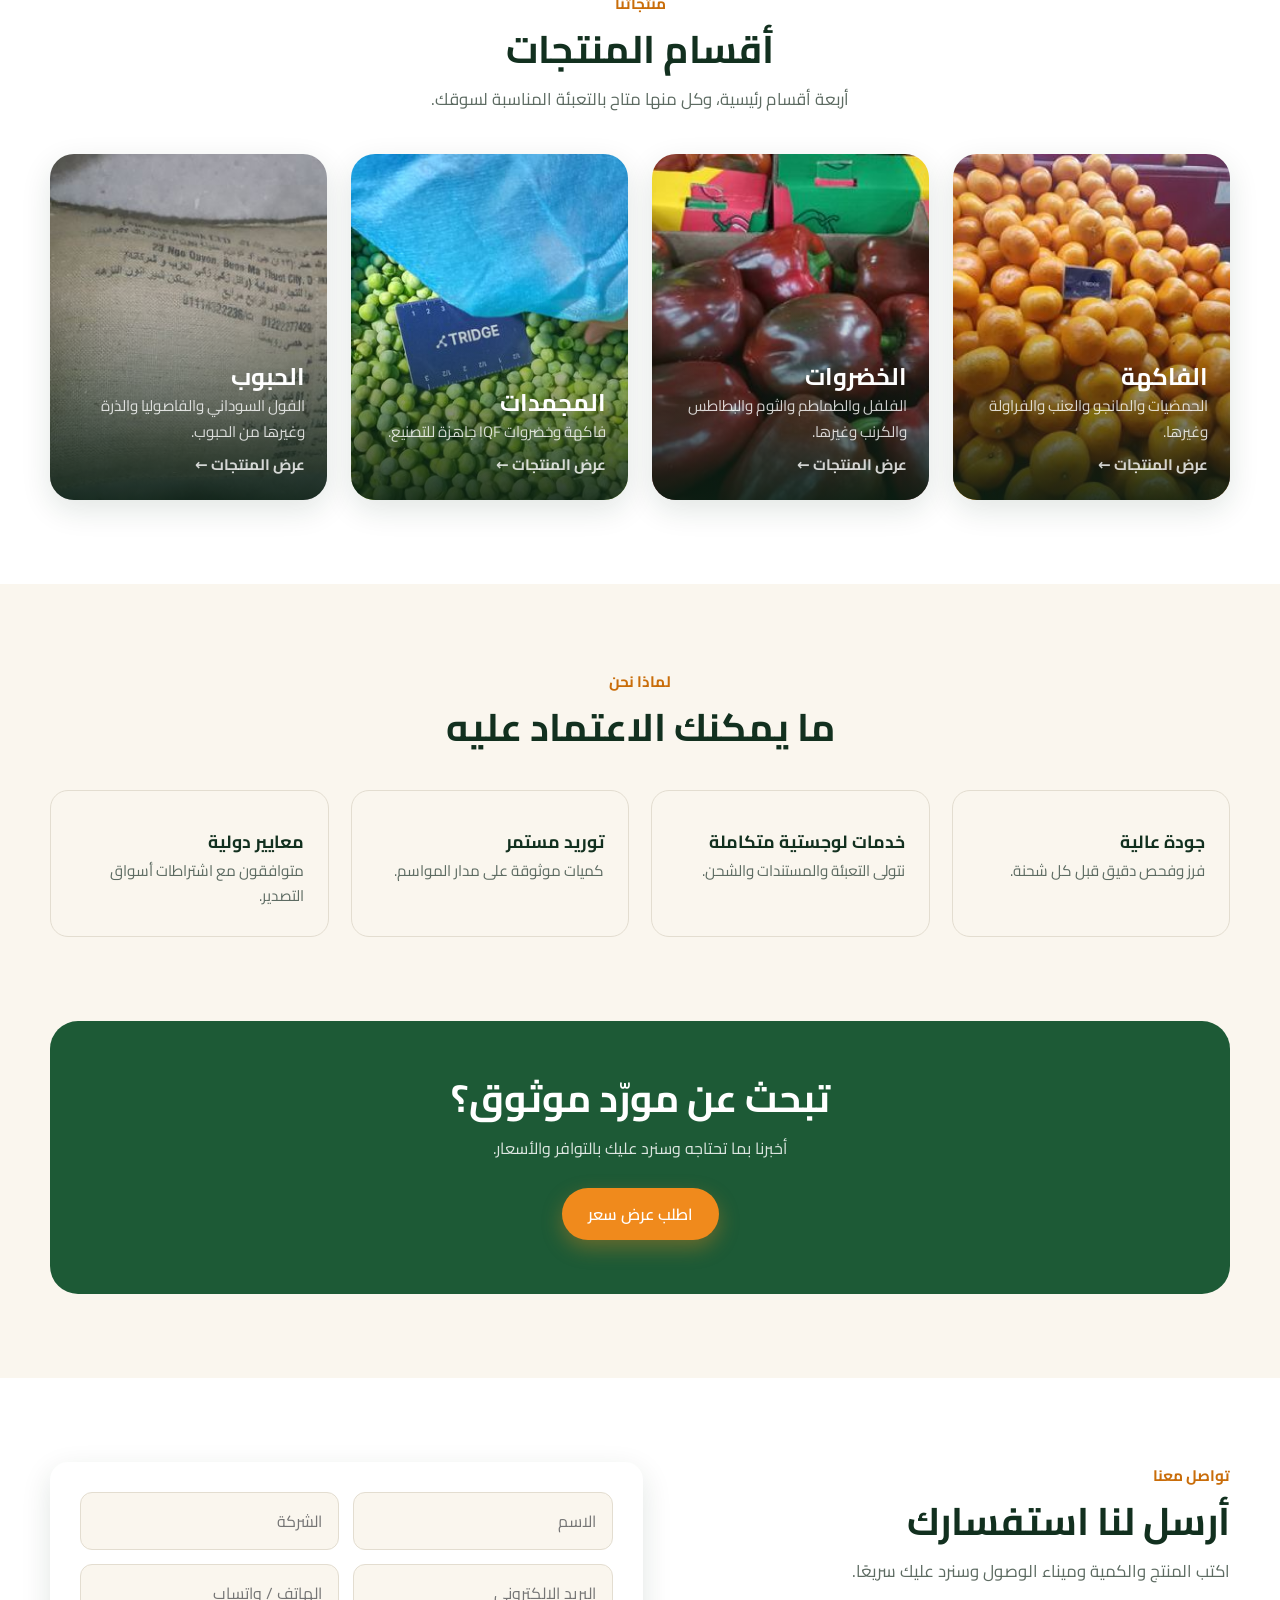
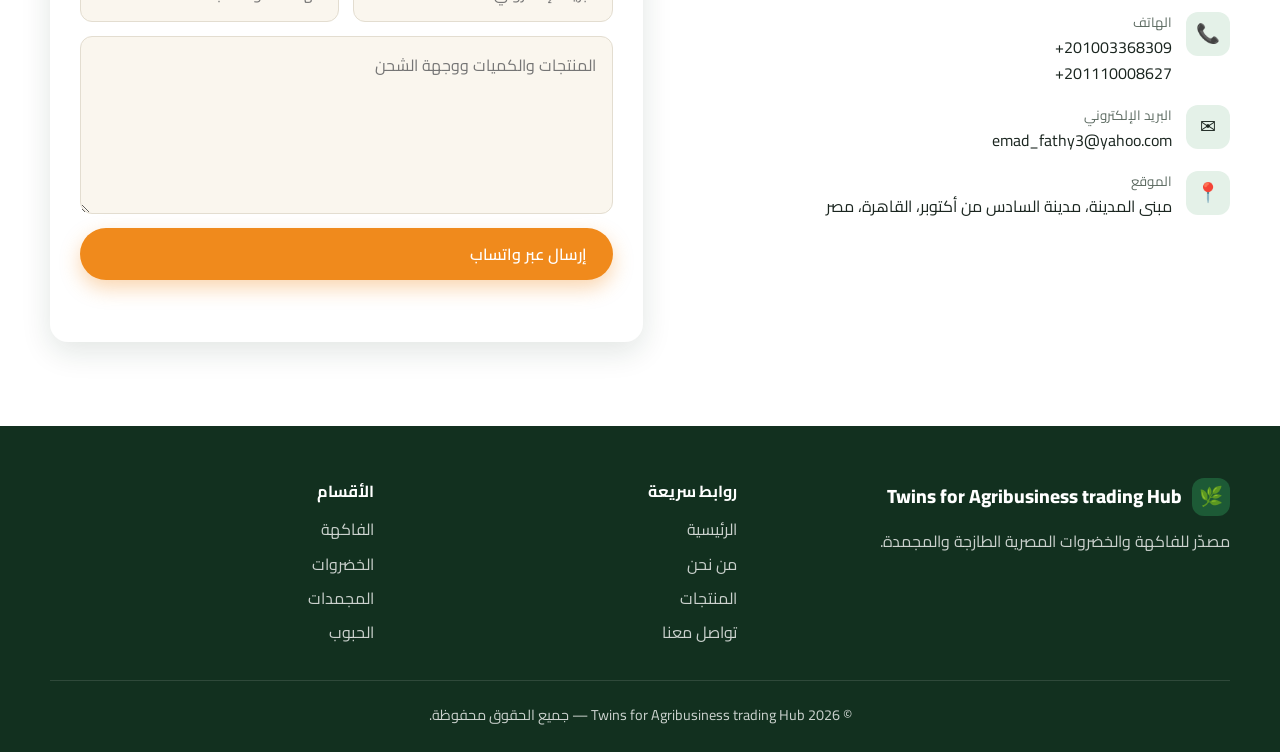
==== commit a1aa3e5a: "-" ====
--- a/index.html
+++ b/index.html
@@ -3,7 +3,7 @@
 <head>
   <meta charset="utf-8">
   <meta name="viewport" content="width=device-width, initial-scale=1">
-  <title>حصاد النيل</title>
+  <title>Twins for Agribusiness trading Hub</title>
   <meta name="description" content="Egyptian fresh and frozen fruits and vegetables exporter — مصدّر فاكهة وخضروات مصرية طازجة ومجمدة">
   <link rel="preconnect" href="https://fonts.googleapis.com">
   <link rel="preconnect" href="https://fonts.gstatic.com" crossorigin>
--- a/css/style.css
+++ b/css/style.css
@@ -109,7 +109,7 @@
 .slide.on img { animation: zoom 7s ease-out forwards; }
 @keyframes zoom { from { transform: scale(1); } to { transform: scale(1.07); } }
 .slider-badge {
-  position: absolute; top: 22px; inset-inline-start: -14px; background: var(--orange); color: #fff;
+  position: absolute; top: 22px; inset-inline-start: 18px; background: var(--orange); color: #fff;
   padding: 14px 20px; border-radius: 16px; font-weight: 700; box-shadow: var(--shadow); z-index: 2;
 }
 .slider-controls { display: flex; justify-content: center; gap: 12px; margin-top: 34px; }
@@ -215,7 +215,7 @@
   background: rgba(255, 255, 255, .9); display: grid; place-items: center; opacity: 0; transition: opacity .2s;
 }
 .p-item:hover::after { opacity: 1; }
-.more-wrap { text-align: center; padding: 20px 0 30px; }
+.p-sentinel { height: 30px; }
 
 .lightbox {
   position: fixed; inset: 0; z-index: 100; background: rgba(8, 20, 13, .94); display: none;
